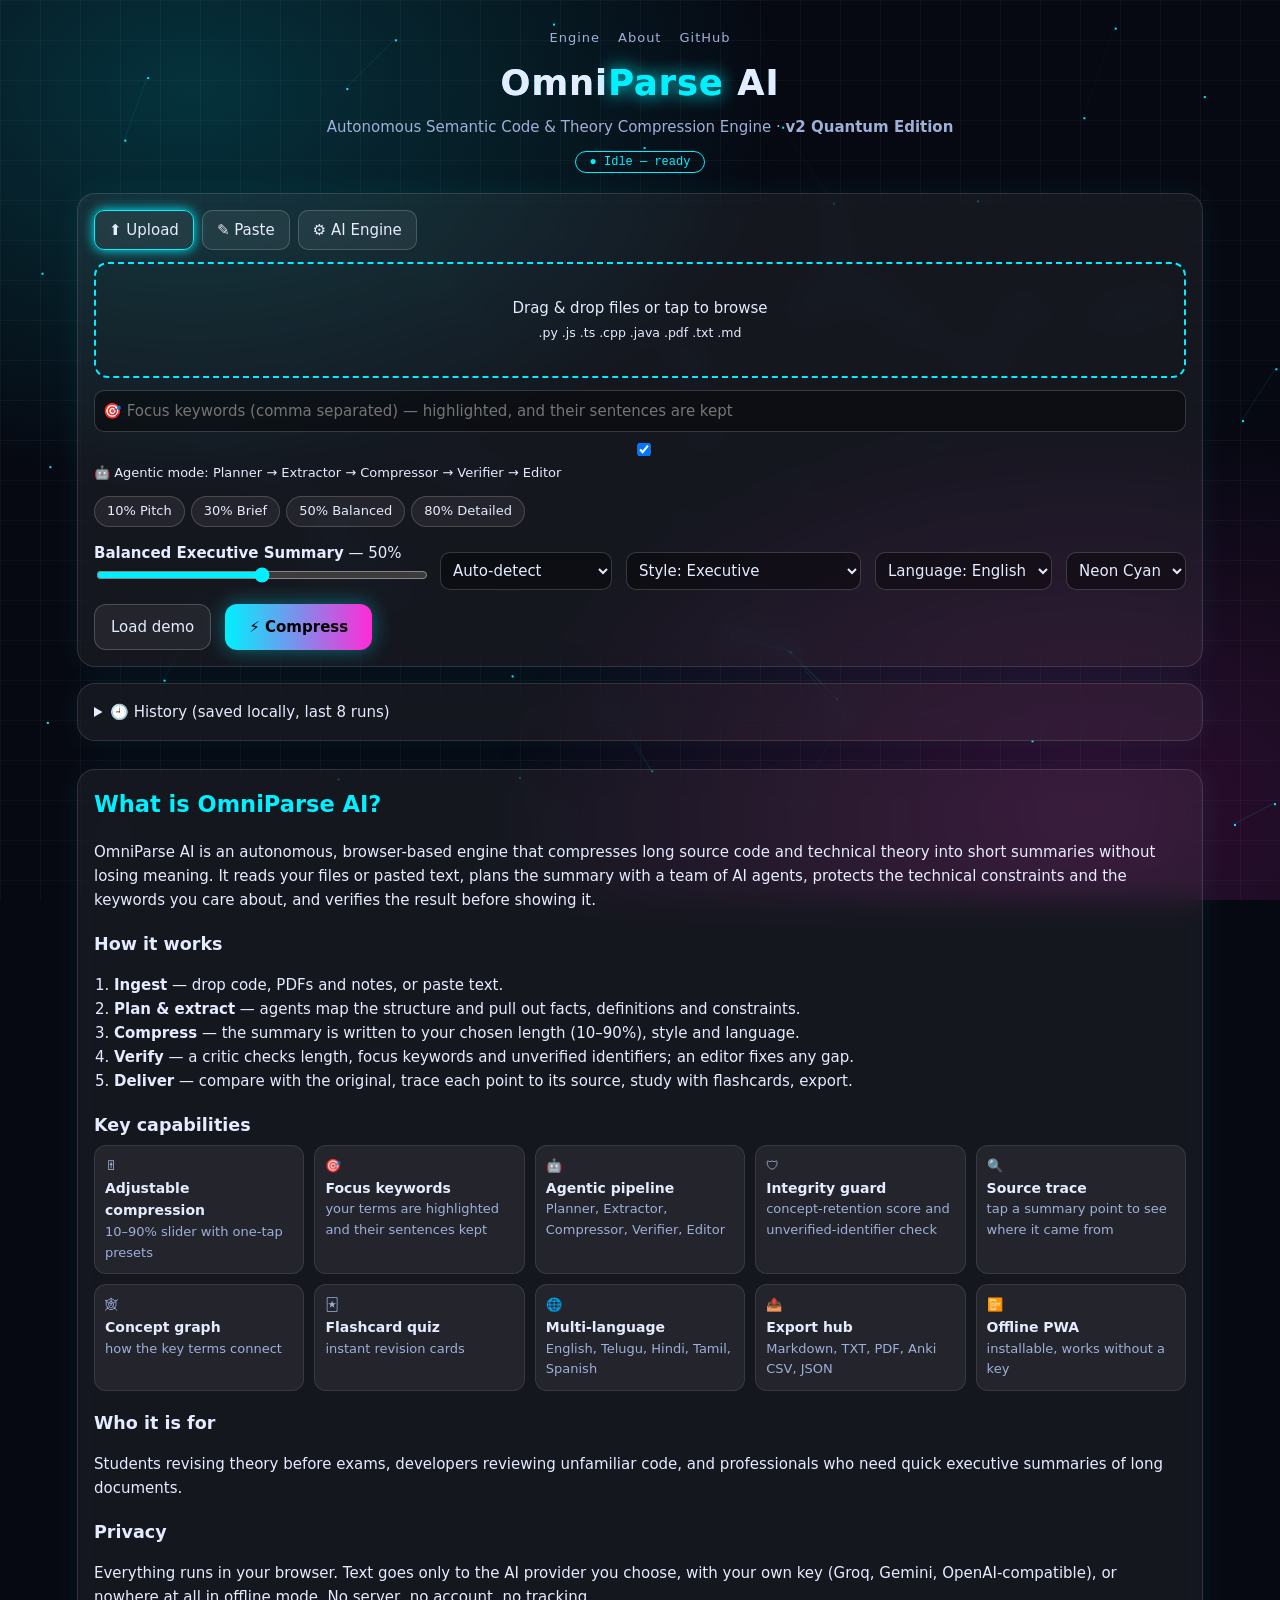
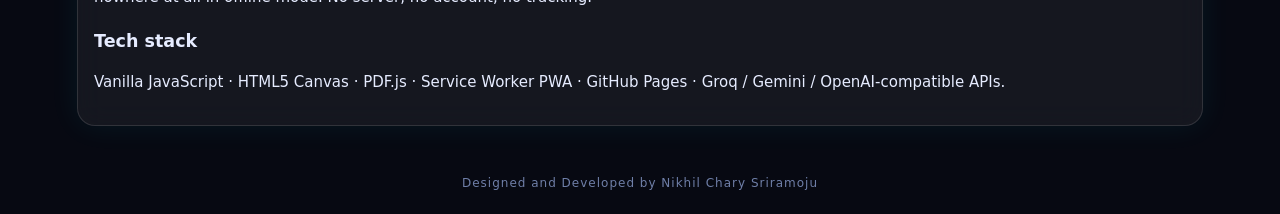
==== index.html @ 9019cbe0 "OmniParse AI v2.2" ====
<!DOCTYPE html>
<html lang="en"><head>
<meta charset="utf-8"><meta name="viewport" content="width=device-width,initial-scale=1">
<title>OmniParse AI — Agentic Code & Theory Summarizer</title><meta name="description" content="Agentic AI engine that compresses source code and technical theory into meaningful summaries. Keyword highlighting, source tracing, flashcards, export. Runs in your browser."><meta property="og:title" content="OmniParse AI — Agentic Code & Theory Summarizer"><meta property="og:description" content="Zero-loss semantic compression with AI agents. Static, private, BYOK.">
<link rel="manifest" href="manifest.json"><meta name="theme-color" content="#070912"><link rel="icon" href="icon.svg"><link rel="stylesheet" href="css/style.css">
</head><body>
<div class="bg"></div><canvas id="fx"></canvas>
<header id="top"><nav><a href="#top">Engine</a><a href="#about">About</a><a href="https://github.com/Nikhil-creat/summerize_ai" target="_blank" rel="noopener">GitHub</a></nav><h1>Omni<span>Parse</span> AI</h1><p>Autonomous Semantic Code &amp; Theory Compression Engine · <b>v2 Quantum Edition</b></p><div id="ticker" class="ticker">● Idle — ready</div></header>
<main>
<section class="card">
  <div class="tabs"><button class="on" data-t="up">⬆ Upload</button><button data-t="pa">✎ Paste</button><button data-t="cfg">⚙ AI Engine</button></div>
  <div id="up" class="pane on">
    <label id="drop" class="drop">Drag &amp; drop files or tap to browse<br><small>.py .js .ts .cpp .java .pdf .txt .md</small>
      <input id="file" type="file" multiple hidden accept=".py,.js,.ts,.cpp,.c,.java,.pdf,.txt,.md,.html,.css,.json"></label>
    <ul id="files"></ul>
  </div>
  <div id="pa" class="pane"><textarea id="paste" placeholder="Paste code, paragraphs, or theory answers here…"></textarea></div>
  <div id="cfg" class="pane">
    <div class="grid">
      <select id="prov"><option value="local">Offline (no key, extractive)</option><option value="openai">OpenAI</option><option value="groq">Groq</option><option value="openrouter">OpenRouter</option><option value="gemini">Google Gemini</option><option value="custom">Custom OpenAI-compatible</option></select>
      <input id="key" type="password" placeholder="API key (stays in your browser)">
      <input id="model" placeholder="Model (auto default)">
      <input id="base" placeholder="Base URL (custom only)">
    </div>
    <label class="chk"><input type="checkbox" id="rem"> Remember settings on this device</label>
  </div>
  <div class="fk"><input id="fk" placeholder="🎯 Focus keywords (comma separated) — highlighted, and their sentences are kept"><label class="chk"><input type="checkbox" id="agentic" checked> 🤖 Agentic mode: Planner → Extractor → Compressor → Verifier → Editor</label></div>
  <div class="chips"><button data-p="10">10% Pitch</button><button data-p="30">30% Brief</button><button data-p="50">50% Balanced</button><button data-p="80">80% Detailed</button></div>
  <div class="ctl">
    <div><b id="plab">Balanced Executive Summary</b> — <span id="pval">50</span>%
      <input id="pct" type="range" min="10" max="90" value="50"></div>
    <select id="mode"><option value="auto">Auto-detect</option><option value="code">Code (AST-aware)</option><option value="theory">Theory / Text</option></select>
    <select id="style"><option value="exec">Style: Executive</option><option value="eli5">Style: Explain like I'm new</option><option value="qa">Style: Interview Q&amp;A</option><option value="cheat">Style: Cheat-sheet</option><option value="review">Style: Code review</option></select><select id="lang"><option value="">Language: English</option><option>Telugu</option><option>Hindi</option><option>Tamil</option><option>Spanish</option></select><select id="theme"><option value="#00f0ff,#ff2bd6">Neon Cyan</option><option value="#39ff14,#00c8ff">Matrix</option><option value="#ffb000,#ff3d00">Solar</option><option value="#b388ff,#ff4081">Ultraviolet</option></select><button id="demo" class="ghost">Load demo</button><button id="run" class="go">⚡ Compress</button>
  </div>
<pre id="trace" class="trace hide"></pre></section>
<details class="card"><summary>🕘 History (saved locally, last 8 runs)</summary><ul id="hl"></ul></details>
<section id="res" class="card hide">
  <div class="metrics" id="metrics"></div>
  <div id="kw" class="pills"></div>
  <div class="split"><div><h3>Original</h3><pre id="orig"></pre></div><div><h3>Compressed <small>(tap a bullet → source)</small></h3><div id="summary"></div></div></div>
  <div class="split"><div><h3>Concept Graph</h3><canvas id="graph" width="560" height="320"></canvas></div><div><h3>Flashcard Quiz <small>(tap card to flip)</small></h3><div id="fc"></div></div></div>
  <div class="exp"><button data-x="speak">🔊 Read aloud</button><button data-x="json">JSON</button><button data-x="copy">Copy</button><button data-x="md">Markdown</button><button data-x="txt">Text</button><button data-x="pdf">PDF</button><button data-x="anki">Anki CSV</button></div>
</section>
<section id="cp" class="card hide"><h3>📋 Copy-ready output <small>(plain text, tap to select)</small></h3><textarea id="copybox" rows="12"></textarea><div class="exp"><button data-c="sum">Copy summary</button><button data-c="kw">Copy keywords</button><button data-c="all">Copy all</button></div></section>
<section id="about" class="card about">
<h2>What is OmniParse AI?</h2>
<p>OmniParse AI is an autonomous, browser-based engine that compresses long source code and technical theory into short summaries without losing meaning. It reads your files or pasted text, plans the summary with a team of AI agents, protects the technical constraints and the keywords you care about, and verifies the result before showing it.</p>
<h3>How it works</h3>
<ol><li><b>Ingest</b> — drop code, PDFs and notes, or paste text.</li><li><b>Plan &amp; extract</b> — agents map the structure and pull out facts, definitions and constraints.</li><li><b>Compress</b> — the summary is written to your chosen length (10–90%), style and language.</li><li><b>Verify</b> — a critic checks length, focus keywords and unverified identifiers; an editor fixes any gap.</li><li><b>Deliver</b> — compare with the original, trace each point to its source, study with flashcards, export.</li></ol>
<h3>Key capabilities</h3>
<div class="feat"><div>🎚<b>Adjustable compression</b>10–90% slider with one-tap presets</div><div>🎯<b>Focus keywords</b>your terms are highlighted and their sentences kept</div><div>🤖<b>Agentic pipeline</b>Planner, Extractor, Compressor, Verifier, Editor</div><div>🛡<b>Integrity guard</b>concept-retention score and unverified-identifier check</div><div>🔍<b>Source trace</b>tap a summary point to see where it came from</div><div>🕸<b>Concept graph</b>how the key terms connect</div><div>🃏<b>Flashcard quiz</b>instant revision cards</div><div>🌐<b>Multi-language</b>English, Telugu, Hindi, Tamil, Spanish</div><div>📤<b>Export hub</b>Markdown, TXT, PDF, Anki CSV, JSON</div><div>📴<b>Offline PWA</b>installable, works without a key</div></div>
<h3>Who it is for</h3><p>Students revising theory before exams, developers reviewing unfamiliar code, and professionals who need quick executive summaries of long documents.</p>
<h3>Privacy</h3><p>Everything runs in your browser. Text goes only to the AI provider you choose, with your own key (Groq, Gemini, OpenAI-compatible), or nowhere at all in offline mode. No server, no account, no tracking.</p>
<h3>Tech stack</h3><p>Vanilla JavaScript · HTML5 Canvas · PDF.js · Service Worker PWA · GitHub Pages · Groq / Gemini / OpenAI-compatible APIs.</p>
</section>
</main>
<footer>Designed and Developed by Nikhil Chary Sriramoju</footer>
<script src="js/app.js"></script><script src="js/extras.js"></script>
</body></html>
---- css/style.css ----
:root{--c:#00f0ff;--m:#ff2bd6;--bg:#070912;--g:rgba(255,255,255,.06)}
*{box-sizing:border-box}body{margin:0;background:var(--bg);color:#e6ecff;font:15px/1.6 system-ui,sans-serif}
.bg{position:fixed;inset:0;z-index:-1;background:radial-gradient(600px 400px at 15% 10%,rgba(0,240,255,.18),transparent),radial-gradient(600px 400px at 85% 90%,rgba(255,43,214,.16),transparent),linear-gradient(rgba(255,255,255,.03) 1px,transparent 1px) 0 0/40px 40px,linear-gradient(90deg,rgba(255,255,255,.03) 1px,transparent 1px) 0 0/40px 40px}
header{text-align:center;padding:28px 12px 8px}h1{font-size:2.2rem;margin:0;letter-spacing:1px}h1 span{color:var(--c);text-shadow:0 0 18px var(--c)}header p{margin:4px 0;color:#9fb0d8}
.ticker{display:inline-block;margin-top:8px;padding:3px 14px;border:1px solid var(--c);border-radius:20px;color:var(--c);font:12px monospace}
main{max-width:1150px;margin:auto;padding:12px}.card{background:var(--g);backdrop-filter:blur(14px);border:1px solid rgba(255,255,255,.12);border-radius:18px;padding:16px;margin-bottom:16px;box-shadow:0 0 30px rgba(0,240,255,.07)}
.tabs{display:flex;gap:8px;margin-bottom:12px;flex-wrap:wrap}button,select,input,textarea{font:inherit;color:inherit}
.tabs button,.exp button{background:var(--g);border:1px solid rgba(255,255,255,.18);border-radius:10px;padding:7px 14px;cursor:pointer;transition:.2s}
.tabs button.on,.tabs button:hover,.exp button:hover{border-color:var(--c);box-shadow:0 0 12px var(--c)}
.pane{display:none}.pane.on{display:block}.drop{display:block;border:2px dashed var(--c);border-radius:14px;padding:32px 12px;text-align:center;cursor:pointer;transition:.2s}.drop.over{background:rgba(0,240,255,.1)}
#files{list-style:none;padding:0;margin:8px 0 0}#files li{display:flex;justify-content:space-between;padding:4px 8px;background:var(--g);border-radius:8px;margin-top:4px;font-size:13px}#files li span{cursor:pointer;color:var(--m)}
textarea{width:100%;min-height:200px;background:rgba(0,0,0,.35);border:1px solid rgba(255,255,255,.15);border-radius:12px;padding:10px;font-family:monospace}
.grid{display:grid;grid-template-columns:repeat(auto-fit,minmax(200px,1fr));gap:8px}select,input:not([type=range]):not([type=checkbox]){background:rgba(0,0,0,.4);border:1px solid rgba(255,255,255,.18);border-radius:10px;padding:8px}option{background:#111}
.chk{display:block;margin-top:8px;font-size:13px}.ctl{display:flex;gap:14px;align-items:end;flex-wrap:wrap;margin-top:14px}.ctl>div{flex:1;min-width:220px}input[type=range]{width:100%;accent-color:var(--c)}
.go{background:linear-gradient(90deg,var(--c),var(--m));color:#000;font-weight:700;border:0;border-radius:12px;padding:11px 24px;cursor:pointer;box-shadow:0 0 20px rgba(0,240,255,.4)}.go:disabled{opacity:.5}
.hide{display:none}.metrics{display:flex;gap:10px;flex-wrap:wrap}.metrics div{flex:1;min-width:110px;text-align:center;background:var(--g);border-radius:12px;padding:8px}.metrics b{display:block;font-size:1.4rem;color:var(--c)}
.pills{margin:12px 0;display:flex;flex-wrap:wrap;gap:6px}.pill,mark{background:rgba(0,240,255,.14);border:1px solid var(--c);color:#bffaff;border-radius:20px;padding:0 9px;font-size:.9em;box-shadow:0 0 8px rgba(0,240,255,.5)}
.split{display:grid;grid-template-columns:1fr 1fr;gap:12px}@media(max-width:760px){.split{grid-template-columns:1fr}}
pre,#summary{background:rgba(0,0,0,.35);border-radius:12px;padding:10px;max-height:480px;overflow:auto;white-space:pre-wrap;word-break:break-word;font:13px/1.55 monospace;margin:0}#summary{font:14px/1.6 system-ui}
#summary code{background:rgba(255,255,255,.1);padding:0 4px;border-radius:4px}.exp{display:flex;gap:8px;flex-wrap:wrap;margin-top:12px}
footer{text-align:center;padding:20px;color:#6f7fa8;font-size:12px;letter-spacing:1px}
@media print{body>*:not(main),header,.bg,#up,.tabs,.ctl,.exp,.split>div:first-child,#kw,.metrics,main>section:first-child{display:none!important}body,#summary{background:#fff;color:#000;max-height:none}.split{display:block}}
#fx{position:fixed;inset:0;z-index:-1;pointer-events:none}.ghost{background:var(--g);border:1px solid rgba(255,255,255,.2);border-radius:12px;padding:10px 16px;cursor:pointer}.ghost:hover{border-color:var(--c)}
details.card summary{cursor:pointer}#hl{list-style:none;padding:0;margin:8px 0 0}#hl li{padding:6px 10px;background:var(--g);border-radius:8px;margin-top:4px;cursor:pointer;font-size:13px}#hl li:hover{outline:1px solid var(--c)}
#graph{width:100%;background:rgba(0,0,0,.35);border-radius:12px}.flip{min-height:150px;display:flex;align-items:center;justify-content:center;text-align:center;padding:16px;border-radius:14px;border:1px solid var(--m);box-shadow:0 0 18px rgba(255,43,214,.3);cursor:pointer;background:rgba(0,0,0,.35)}
.flip>div:last-child{display:none;color:var(--c)}.flip.on>div:first-child{display:none}.flip.on>div:last-child{display:block}.fcn{text-align:center;margin-top:8px}.fcn button{background:var(--g);border:1px solid var(--c);color:inherit;border-radius:8px;padding:2px 12px;cursor:pointer}
h1{background:linear-gradient(90deg,#fff,var(--c),var(--m));-webkit-background-clip:text;background-clip:text}.metrics div:hover{box-shadow:0 0 14px var(--c)}
.fk{margin-top:12px}.fk input{width:100%}mark.f,.pill.f{background:rgba(255,43,214,.22);border-color:var(--m);color:#ffd6f7;box-shadow:0 0 10px rgba(255,43,214,.6)}
.trace{margin-top:10px;max-height:170px;font-size:12px;color:var(--c)}#copybox{margin-top:8px;min-height:240px;font:14px/1.7 system-ui;white-space:pre-wrap}#cp{margin-top:28px}

header nav{display:flex;gap:18px;justify-content:center;margin-bottom:6px}header nav a{color:#9fb0d8;text-decoration:none;font-size:13px;letter-spacing:1px}header nav a:hover{color:var(--c)}
.chips{display:flex;gap:6px;flex-wrap:wrap;margin-top:12px}.chips button{background:var(--g);border:1px solid rgba(255,255,255,.18);border-radius:20px;padding:4px 12px;color:inherit;cursor:pointer;font-size:13px}.chips button:hover{border-color:var(--c);box-shadow:0 0 10px var(--c)}
.src{background:rgba(255,220,0,.25);outline:1px solid #ffd800;border-radius:3px}#summary li{cursor:pointer;margin:4px 0}#summary li.sel{outline:1px solid var(--c);border-radius:6px;background:rgba(0,240,255,.08)}
.about{margin-top:28px}.about h2{margin-top:0;color:var(--c)}.about h3{margin:18px 0 6px}.about ol{padding-left:20px}
.feat{display:grid;grid-template-columns:repeat(auto-fit,minmax(200px,1fr));gap:10px}.feat div{background:var(--g);border:1px solid rgba(255,255,255,.1);border-radius:12px;padding:10px;font-size:13px;color:#9fb0d8}.feat b{display:block;color:#e6ecff;font-size:14px}
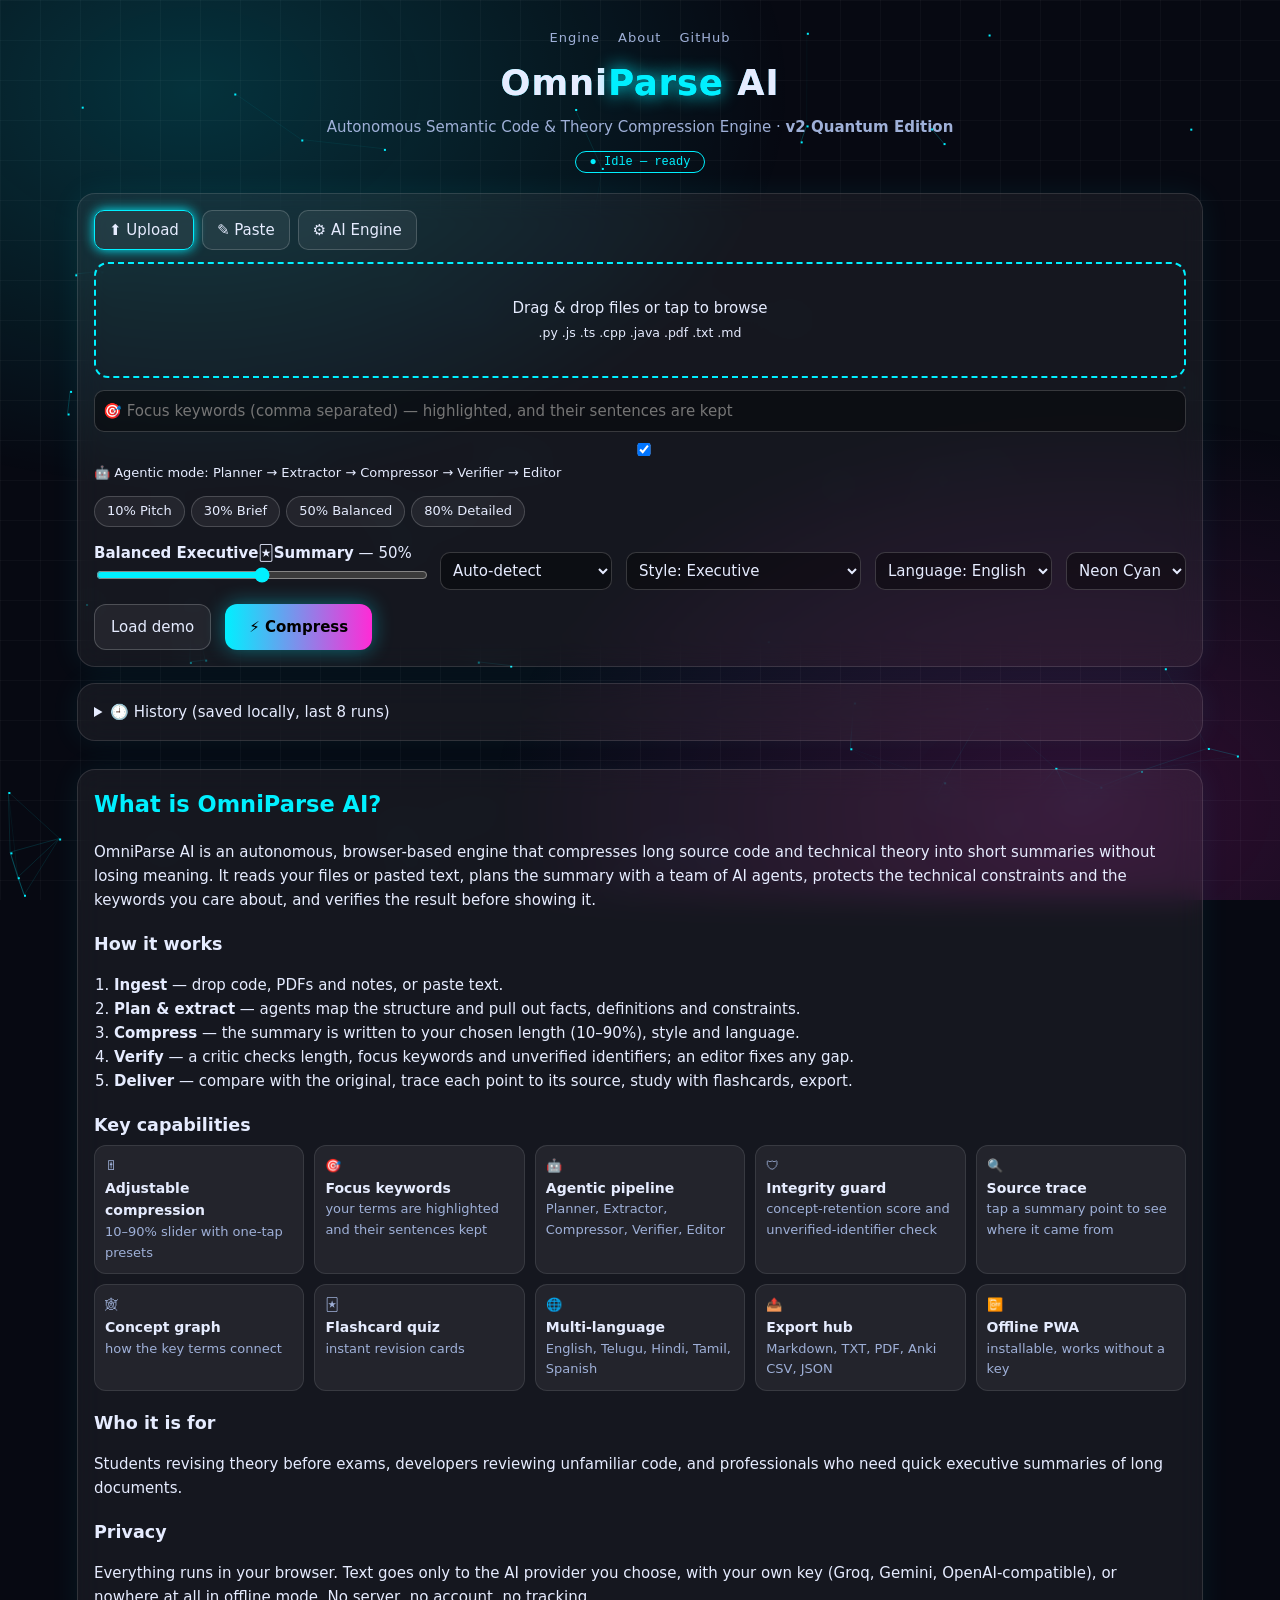
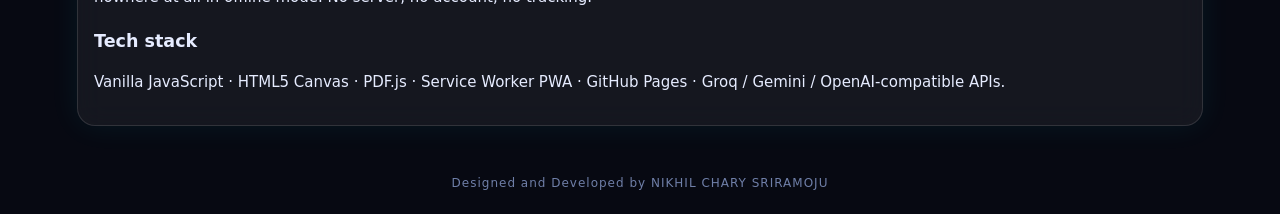
==== commit 222e5939: "Update footer developer name to uppercase" ====
--- a/index.html
+++ b/index.html
@@ -27,7 +27,7 @@
   <div class="fk"><input id="fk" placeholder="🎯 Focus keywords (comma separated) — highlighted, and their sentences are kept"><label class="chk"><input type="checkbox" id="agentic" checked> 🤖 Agentic mode: Planner → Extractor → Compressor → Verifier → Editor</label></div>
   <div class="chips"><button data-p="10">10% Pitch</button><button data-p="30">30% Brief</button><button data-p="50">50% Balanced</button><button data-p="80">80% Detailed</button></div>
   <div class="ctl">
-    <div><b id="plab">Balanced Executive Summary</b> — <span id="pval">50</span>%
+    <div><b id="plab">Balanced Executive🃏Summary</b> — <span id="pval">50</span>%
       <input id="pct" type="range" min="10" max="90" value="50"></div>
     <select id="mode"><option value="auto">Auto-detect</option><option value="code">Code (AST-aware)</option><option value="theory">Theory / Text</option></select>
     <select id="style"><option value="exec">Style: Executive</option><option value="eli5">Style: Explain like I'm new</option><option value="qa">Style: Interview Q&amp;A</option><option value="cheat">Style: Cheat-sheet</option><option value="review">Style: Code review</option></select><select id="lang"><option value="">Language: English</option><option>Telugu</option><option>Hindi</option><option>Tamil</option><option>Spanish</option></select><select id="theme"><option value="#00f0ff,#ff2bd6">Neon Cyan</option><option value="#39ff14,#00c8ff">Matrix</option><option value="#ffb000,#ff3d00">Solar</option><option value="#b388ff,#ff4081">Ultraviolet</option></select><button id="demo" class="ghost">Load demo</button><button id="run" class="go">⚡ Compress</button>
@@ -54,6 +54,6 @@
 <h3>Tech stack</h3><p>Vanilla JavaScript · HTML5 Canvas · PDF.js · Service Worker PWA · GitHub Pages · Groq / Gemini / OpenAI-compatible APIs.</p>
 </section>
 </main>
-<footer>Designed and Developed by Nikhil Chary Sriramoju</footer>
+<footer>Designed and Developed by NIKHIL CHARY SRIRAMOJU</footer>
 <script src="js/app.js"></script><script src="js/extras.js"></script>
 </body></html>
